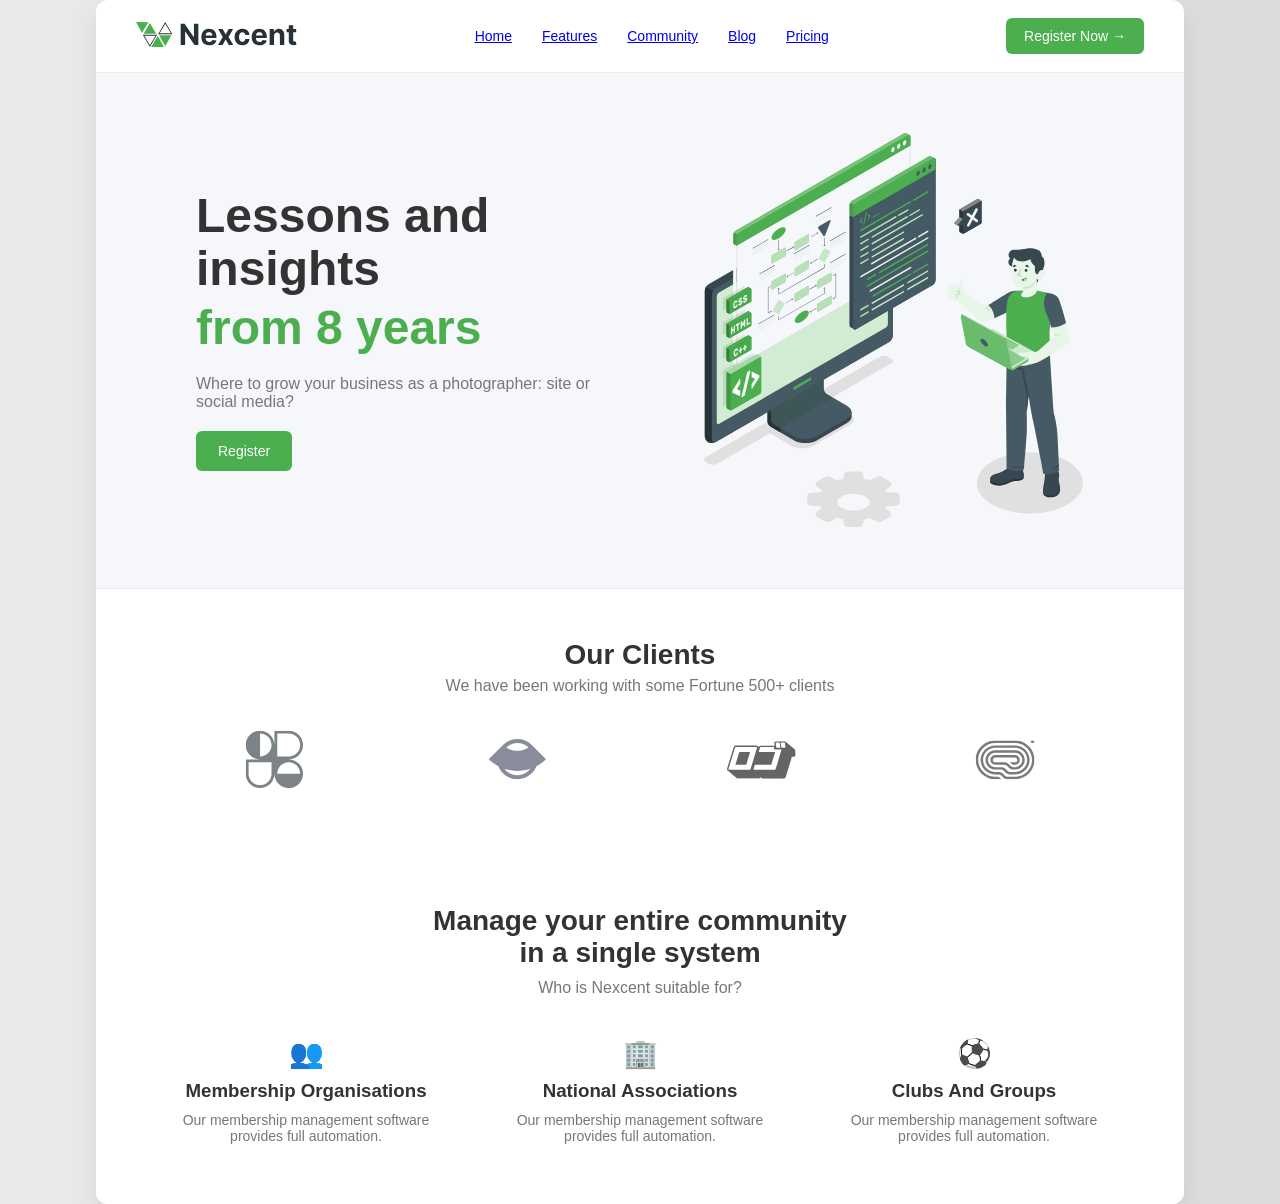
==== index.html @ c04a9237 "Initial commit - landing page with multiple pages" ====
<!DOCTYPE html>
<html lang="en">
<head>
  <meta charset="UTF-8">
  <meta name="viewport" content="width=device-width, initial-scale=1.0">
  <title>Landing Page</title>
  <link rel="stylesheet" href="style.css">
</head>
<body>

<div class="page-bg">
  <div class="main-box">

    <!-- NAVBAR -->
    <div class="navbar">
      <div class="logo">
        <img src="Images/logo.svg" alt="logo">
      </div>

      <ul class="nav-links">
  <li><a href="index.html">Home</a></li>
  <li><a href="featurespg.html">Features</a></li>
  <li><a href="communitypg.html">Community</a></li>
  <li><a href="blog.html">Blog</a></li>
  <li><a href="pricing.html">Pricing</a></li>
</ul>

      <a href="registeration.html" class="nav-btn">Register Now →</a>
    </div>

    <div class="hero">
  <div class="hero-text">
    <h1>
      Lessons and insights
      <span>from 8 years</span>
    </h1>
    <p>Where to grow your business as a photographer: site or social media?</p>
    <a href="registeration.html" class="main-btn">Register</a>
  </div>

  <div class="hero-image">
    <img src="Images/hero-img.svg" alt="illustration">
  </div>
  
</div>
<!--clients-->
    <div class="clients">
      <div class="clients-text">
        <h2>Our Clients</h2>
        <p>We have been working with some Fortune 500+ clients</p>
      </div>

      <div class="client-logos">
        <img src="Images/clientslogos/logo1.svg">
        <img src="Images/clientslogos/logo2.svg">
        <img src="Images/clientslogos/logo3.svg">
        <img src="Images/clientslogos/logo4.svg">
      </div>
    </div>

    <!-- FEATURES -->
    <div class="features">
      <div class="features-text">
        <h2>Manage your entire community<br>in a single system</h2>
        <p>Who is Nexcent suitable for?</p>
      </div>

      <div class="feature-items">

        <div class="feature">
          <div class="icon">👥</div>
          <h3>Membership Organisations</h3>
          <p>Our membership management software provides full automation.</p>
        </div>

        <div class="feature">
          <div class="icon">🏢</div>
          <h3>National Associations</h3>
          <p>Our membership management software provides full automation.</p>
        </div>

        <div class="feature">
          <div class="icon">⚽</div>
          <h3>Clubs And Groups</h3>
          <p>Our membership management software provides full automation.</p>
        </div>

      </div>
    </div>

  </div>
</div>

</body>
</html>
---- style.css ----
* {
  margin: 0;
  padding: 0;
  box-sizing: border-box;
  font-family: sans-serif;
}

/* PAGE BACKGROUND */
.page-bg {
  background: linear-gradient(to right, #eaeaea, #dcdcdc);
  min-height: 100vh;
  display: flex;
  justify-content: center;
  align-items: center;
}

/* MAIN CONTAINER */
.main-box {
  width: 85%;
  max-width: 1100px;
  background: white; /* IMPORTANT */
  border-radius: 12px;
  box-shadow: 0 10px 30px rgba(0,0,0,0.08);
  overflow: hidden;
}

/* NAVBAR */
.navbar {
  display: flex;
  justify-content: space-between;
  align-items: center;
  padding: 18px 40px;
  border-bottom: 1px solid #eee;
}

.logo img {
  height: 25px;
}

.nav-links {
  display: flex;
  list-style: none;
  gap: 30px;
}

.nav-links li {
  cursor: pointer;
  color: #555;
  font-size: 14px;
}

.nav-links li:hover {
  color: #1a641d;
}

.nav-btn,
.main-btn {
  display: inline-block;
  background: #4caf4f;
  color: white;
  padding: 10px 18px;
  border-radius: 6px;
  text-decoration: none; /* removes underline */
  font-size: 14px;
  cursor: pointer;
  transition: 0.3s;
}

.nav-btn:hover,
.main-btn:hover {
  background: #43a047;
}
.hero {
  display: flex;
  justify-content: space-between;
  align-items: center;

  padding: 60px 100px;
  gap: 50px;

  background: #f5f7fa;       /* only hero is grey */
  border-bottom: 1px solid #eee;
}

.hero-text {
  flex: 1;
  max-width: 550px;
}

.hero-text h1 {
  font-size: 48px;
  line-height: 1.1;
  color: #333;
}

.hero-text span {
  display: block;
  color: #4caf4f;
  margin-top: 6px;
}

.hero-text p {
  margin: 20px 0;
  color: #777;
}

.main-btn {
  background: #4caf4f;
  color: #fff;
  border: none;
  padding: 12px 22px;
  border-radius: 6px;
  cursor: pointer;
}

.hero-image {
  flex: 1;
  display: flex;
  justify-content: flex-end;
  align-items: center;
}

.hero-image img {
  width: 380px;
  max-width: 100%;
}
.main-btn:hover{
background-color: #1a641d;
}

/* CLIENTS */
.clients {
  padding: 50px 80px;
  text-align: center;
  background: white;
}

.clients-text {
  margin-bottom: 30px;
}

.clients-text h2 {
  font-size: 28px;
  color: #333;
}

.clients-text p {
  color: #777;
  margin-top: 6px;
}

.client-logos {
  display: flex;
  justify-content: space-between;
  max-width: 800px;
  margin: 0 auto;
}

.client-logos img {
  width: 70px;
  opacity: 0.6;
}

/* FEATURES */
.features {
  padding: 60px 80px;
  text-align: center;
  background: white;
}

.features-text h2 {
  font-size: 28px;
  color: #333;
}

.features-text p {
  margin-top: 10px;
  color: #777;
}

.feature-items {
  display: flex;
  justify-content: space-between;
  margin-top: 40px;
}

.feature {
  max-width: 260px;
}

.icon {
  font-size: 28px;
  margin-bottom: 10px;
}

.feature h3 {
  margin-bottom: 10px;
  color: #333;
}

.feature p {
  color: #777;
  font-size: 14px;
}

/* NAV ACTIVE LINK */
.nav-links a.active {
  color: #4caf4f;
  font-weight: 600;
}

/* FEATURE HERO */
.feature-hero {
  background: #f5f7fa;
  text-align: center;
  padding: 60px 20px;
}

.feature-hero h1 {
  font-size: 36px;
  color: #333;
}

.feature-hero p {
  margin-top: 10px;
  color: #777;
}

/* FEATURE GRID */
.feature-grid {
  display: grid;
  grid-template-columns: repeat(3, 1fr);
  gap: 30px;
  padding: 60px 80px;
}

/* FEATURE BOX */
.feature-box {
  background: white;
  padding: 30px;
  border-radius: 10px;
  text-align: center;
  box-shadow: 0 5px 20px rgba(0,0,0,0.05);
  transition: 0.3s;
}

.feature-box:hover {
  transform: translateY(-5px);
}

.feature-box img {
  width: 50px;
  margin-bottom: 15px;
}

.feature-box h3 {
  margin-bottom: 10px;
  color: #333;
}

.feature-box p {
  color: #777;
  font-size: 14px;
}

/* CTA */
.cta {
  text-align: center;
  padding: 60px;
  background: #4caf4f;
  color: white;
}

.cta h2 {
  margin-bottom: 20px;
}


/* HERO */
.community-hero {
  background: #f5f7fa;
  text-align: center;
  padding: 60px 20px;
}

.community-hero h1 {
  font-size: 36px;
  color: #333;
}

.community-hero p {
  margin-top: 10px;
  color: #777;
}

/* COMMUNITY TYPES */
.community-types {
  display: flex;
  justify-content: space-between;
  padding: 60px 80px;
  gap: 30px;
}

.community-box {
  background: white;
  padding: 30px;
  border-radius: 10px;
  flex: 1;
  box-shadow: 0 5px 20px rgba(0,0,0,0.05);
}

.community-box h3 {
  margin-bottom: 10px;
  color: #333;
}

.community-box p {
  color: #777;
}

/* BENEFITS */
.community-benefits {
  display: flex;
  justify-content: space-between;
  padding: 60px 80px;
  background: #f9f9f9;
  gap: 30px;
}

.benefit {
  flex: 1;
  text-align: center;
}

.benefit h3 {
  margin-bottom: 10px;
}

.benefit p {
  color: #777;
}


/* REGISTER PAGE */
.register-section {
  height: 90vh;
  display: flex;
  justify-content: center;
  align-items: center;
  background: #f5f7fa;
}

/* BOX */
.register-box {
  background: white;
  padding: 40px;
  width: 350px;
  border-radius: 10px;
  text-align: center;
  box-shadow: 0 5px 20px rgba(0,0,0,0.08);
}

.register-box h2 {
  margin-bottom: 10px;
  color: #333;
}

.register-box p {
  margin-bottom: 20px;
  color: #777;
}

/* FORM */
.register-box form {
  display: flex;
  flex-direction: column;
  gap: 15px;
}

/* INPUTS */
.register-box input {
  padding: 12px;
  border: 1px solid #ddd;
  border-radius: 6px;
  font-size: 14px;
}

.register-box input:focus {
  outline: none;
  border-color: #4caf4f;
}

/* BUTTON */
.register-box .main-btn {
  margin-top: 10px;
}
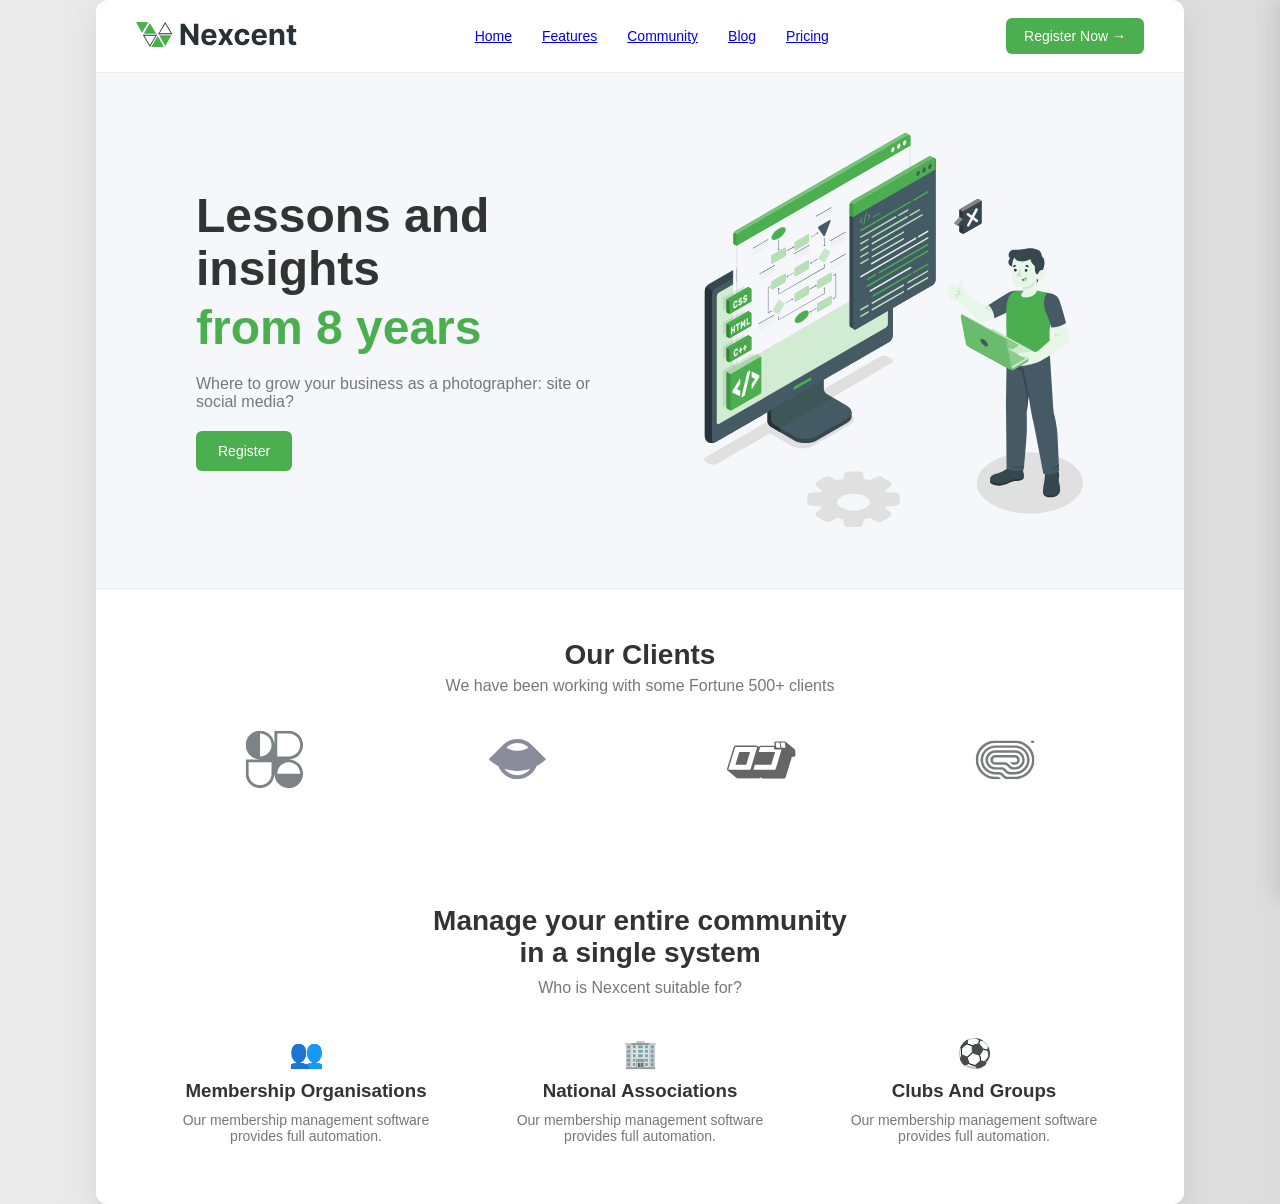
==== commit 17e84011: "updated" ====
--- a/index.html
+++ b/index.html
@@ -11,22 +11,41 @@
 <div class="page-bg">
   <div class="main-box">
 
-    <!-- NAVBAR -->
     <div class="navbar">
-      <div class="logo">
-        <img src="Images/logo.svg" alt="logo">
-      </div>
 
-      <ul class="nav-links">
-  <li><a href="index.html">Home</a></li>
-  <li><a href="featurespg.html">Features</a></li>
-  <li><a href="communitypg.html">Community</a></li>
-  <li><a href="blog.html">Blog</a></li>
-  <li><a href="pricing.html">Pricing</a></li>
-</ul>
+  <div class="logo">
+    <img src="Images/logo.svg" alt="logo">
+  </div>
 
-      <a href="registeration.html" class="nav-btn">Register Now →</a>
-    </div>
+  <!-- HAMBURGER (hidden checkbox) -->
+  <input type="checkbox" id="menu-toggle">
+
+  <label for="menu-toggle" class="menu-icon">
+    ☰
+  </label>
+
+  <!-- SIDEBAR -->
+  <div class="sidebar">
+    <a href="index.html">Home</a>
+    <a href="featurespg.html">Features</a>
+    <a href="communitypg.html">Community</a>
+    <a href="blog.html">Blog</a>
+    <a href="pricing.html">Pricing</a>
+    <a href="registeration.html" class="nav-btn">Register</a>
+  </div>
+
+  <!-- DESKTOP NAV -->
+  <ul class="nav-links">
+    <li><a href="index.html">Home</a></li>
+    <li><a href="featurespg.html">Features</a></li>
+    <li><a href="communitypg.html">Community</a></li>
+    <li><a href="blog.html">Blog</a></li>
+    <li><a href="pricing.html">Pricing</a></li>
+  </ul>
+
+  <a href="registeration.html" class="nav-btn">Register Now →</a>
+
+</div>
 
     <div class="hero">
   <div class="hero-text">
--- a/style.css
+++ b/style.css
@@ -393,4 +393,153 @@
 /* BUTTON */
 .register-box .main-btn {
   margin-top: 10px;
+}
+/* HIDE CHECKBOX */
+#menu-toggle {
+  display: none;
+}
+
+/* HAMBURGER ICON */
+.menu-icon {
+  display: none;
+  font-size: 24px;
+  cursor: pointer;
+}
+
+/* SIDEBAR */
+.sidebar {
+  position: fixed;
+  top: 0;
+  right: -250px; /* hidden */
+  width: 250px;
+  height: 100%;
+  background: white;
+  box-shadow: -5px 0 20px rgba(0,0,0,0.1);
+  padding: 60px 20px;
+  display: flex;
+  flex-direction: column;
+  gap: 20px;
+  transition: 0.3s;
+  z-index: 1000;
+}
+
+.sidebar a {
+  text-decoration: none;
+  color: #333;
+  font-size: 16px;
+}
+
+.sidebar a:hover {
+  color: #4caf4f;
+}
+
+/* TOGGLE SIDEBAR */
+#menu-toggle:checked ~ .sidebar {
+  right: 0;
+}
+
+/* =========================
+   RESPONSIVE (MOBILE)
+========================= */
+
+@media (max-width: 768px) {
+
+  /* MAIN BOX */
+  .main-box {
+    width: 95%;
+  }
+
+  /* NAVBAR */
+  .navbar {
+    flex-direction: column;
+    gap: 15px;
+    padding: 15px;
+  }
+
+  .nav-links {
+    flex-wrap: wrap;
+    justify-content: center;
+    gap: 15px;
+  }
+
+  /* HERO */
+  .hero {
+    flex-direction: column;
+    text-align: center;
+    padding: 40px 20px;
+  }
+
+  .hero-text h1 {
+    font-size: 32px;
+  }
+
+  .hero-text p {
+    font-size: 14px;
+  }
+
+  .hero-image {
+    justify-content: center;
+  }
+
+  .hero-image img {
+    width: 250px;
+    margin-top: 20px;
+  }
+
+  /* CLIENTS */
+  .client-logos {
+    flex-wrap: wrap;
+    justify-content: center;
+    gap: 20px;
+  }
+
+  .client-logos img {
+    width: 60px;
+  }
+
+  /* FEATURES */
+  .feature-items {
+    flex-direction: column;
+    align-items: center;
+    gap: 30px;
+  }
+
+  .feature {
+    max-width: 300px;
+  }
+
+  /* FEATURES PAGE GRID */
+  .feature-grid {
+    grid-template-columns: 1fr;
+    padding: 40px 20px;
+  }
+
+  /* COMMUNITY PAGE */
+  .community-types,
+  .community-benefits {
+    flex-direction: column;
+    padding: 40px 20px;
+  }
+
+  /* REGISTER */
+  .register-box {
+    width: 90%;
+    padding: 25px;
+  }
+    .nav-links {
+    display: none;
+  }
+
+  .nav-btn {
+    display: none;
+  }
+
+  /* SHOW HAMBURGER */
+  .menu-icon {
+    display: block;
+  }
+
+  .navbar {
+    justify-content: space-between;
+  }
 }
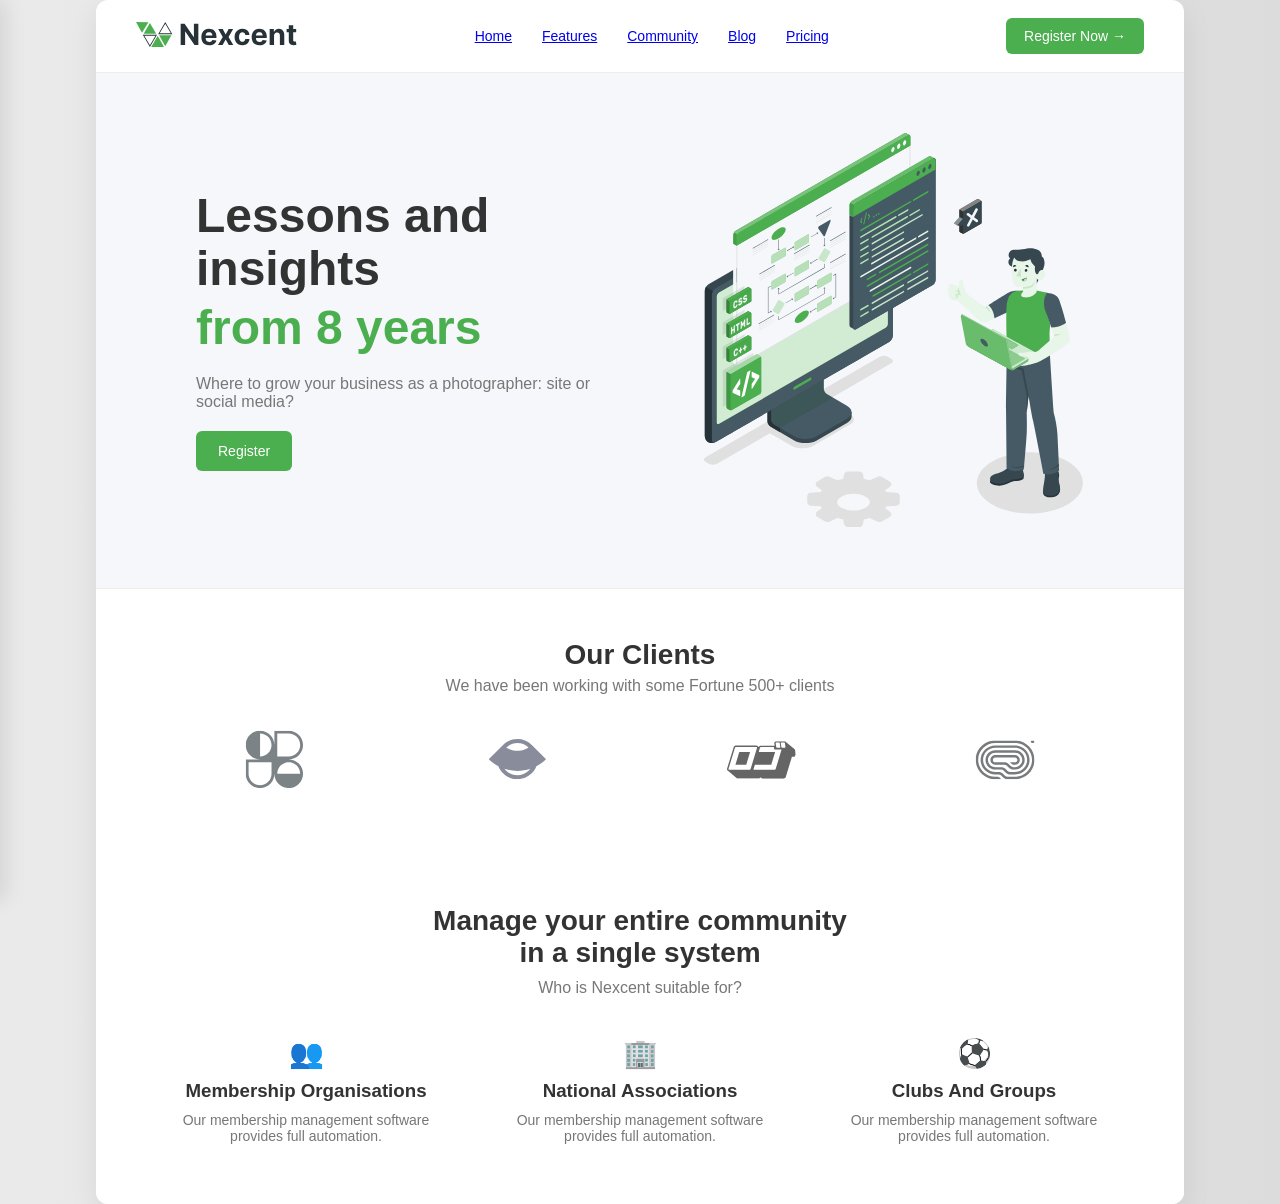
==== commit 4d207388: "updated" ====
--- a/index.html
+++ b/index.html
@@ -13,25 +13,16 @@
 
     <div class="navbar">
 
-  <div class="logo">
-    <img src="Images/logo.svg" alt="logo">
-  </div>
-
-  <!-- HAMBURGER (hidden checkbox) -->
+  <!-- HAMBURGER FIRST -->
   <input type="checkbox" id="menu-toggle">
 
   <label for="menu-toggle" class="menu-icon">
     ☰
   </label>
 
-  <!-- SIDEBAR -->
-  <div class="sidebar">
-    <a href="index.html">Home</a>
-    <a href="featurespg.html">Features</a>
-    <a href="communitypg.html">Community</a>
-    <a href="blog.html">Blog</a>
-    <a href="pricing.html">Pricing</a>
-    <a href="registeration.html" class="nav-btn">Register</a>
+  <!-- LOGO -->
+  <div class="logo">
+    <img src="Images/logo.svg" alt="logo">
   </div>
 
   <!-- DESKTOP NAV -->
@@ -44,6 +35,16 @@
   </ul>
 
   <a href="registeration.html" class="nav-btn">Register Now →</a>
+
+  <!-- SIDEBAR -->
+  <div class="sidebar">
+    <a href="index.html">Home</a>
+    <a href="featurespg.html">Features</a>
+    <a href="communitypg.html">Community</a>
+    <a href="blog.html">Blog</a>
+    <a href="pricing.html">Pricing</a>
+    <a href="registeration.html" class="nav-btn">Register</a>
+  </div>
 
 </div>
 
--- a/style.css
+++ b/style.css
@@ -407,14 +407,15 @@
 }
 
 /* SIDEBAR */
+/* SIDEBAR */
 .sidebar {
   position: fixed;
   top: 0;
-  right: -250px; /* hidden */
+  left: -250px;   /* 👈 change from right to left */
   width: 250px;
   height: 100%;
   background: white;
-  box-shadow: -5px 0 20px rgba(0,0,0,0.1);
+  box-shadow: 5px 0 20px rgba(0,0,0,0.1);
   padding: 60px 20px;
   display: flex;
   flex-direction: column;
@@ -423,6 +424,11 @@
   z-index: 1000;
 }
 
+/* OPEN FROM LEFT */
+#menu-toggle:checked ~ .sidebar {
+  left: 0;
+}
+
 .sidebar a {
   text-decoration: none;
   color: #333;
@@ -433,10 +439,6 @@
   color: #4caf4f;
 }
 
-/* TOGGLE SIDEBAR */
-#menu-toggle:checked ~ .sidebar {
-  right: 0;
-}
 
 /* =========================
    RESPONSIVE (MOBILE)
@@ -526,20 +528,25 @@
     width: 90%;
     padding: 25px;
   }
-    .nav-links {
-    display: none;
-  }
-
+
+
+
+
+  .navbar {
+    flex-direction: row; /* 🔥 force same line */
+    justify-content: flex-start;
+  }
+
+  .menu-icon {
+    display: block;
+  }
+
+  .nav-links,
   .nav-btn {
     display: none;
   }
 
-  /* SHOW HAMBURGER */
-  .menu-icon {
-    display: block;
-  }
-
-  .navbar {
-    justify-content: space-between;
-  }
-}+  .logo img {
+    height: 24px;
+  }
+}
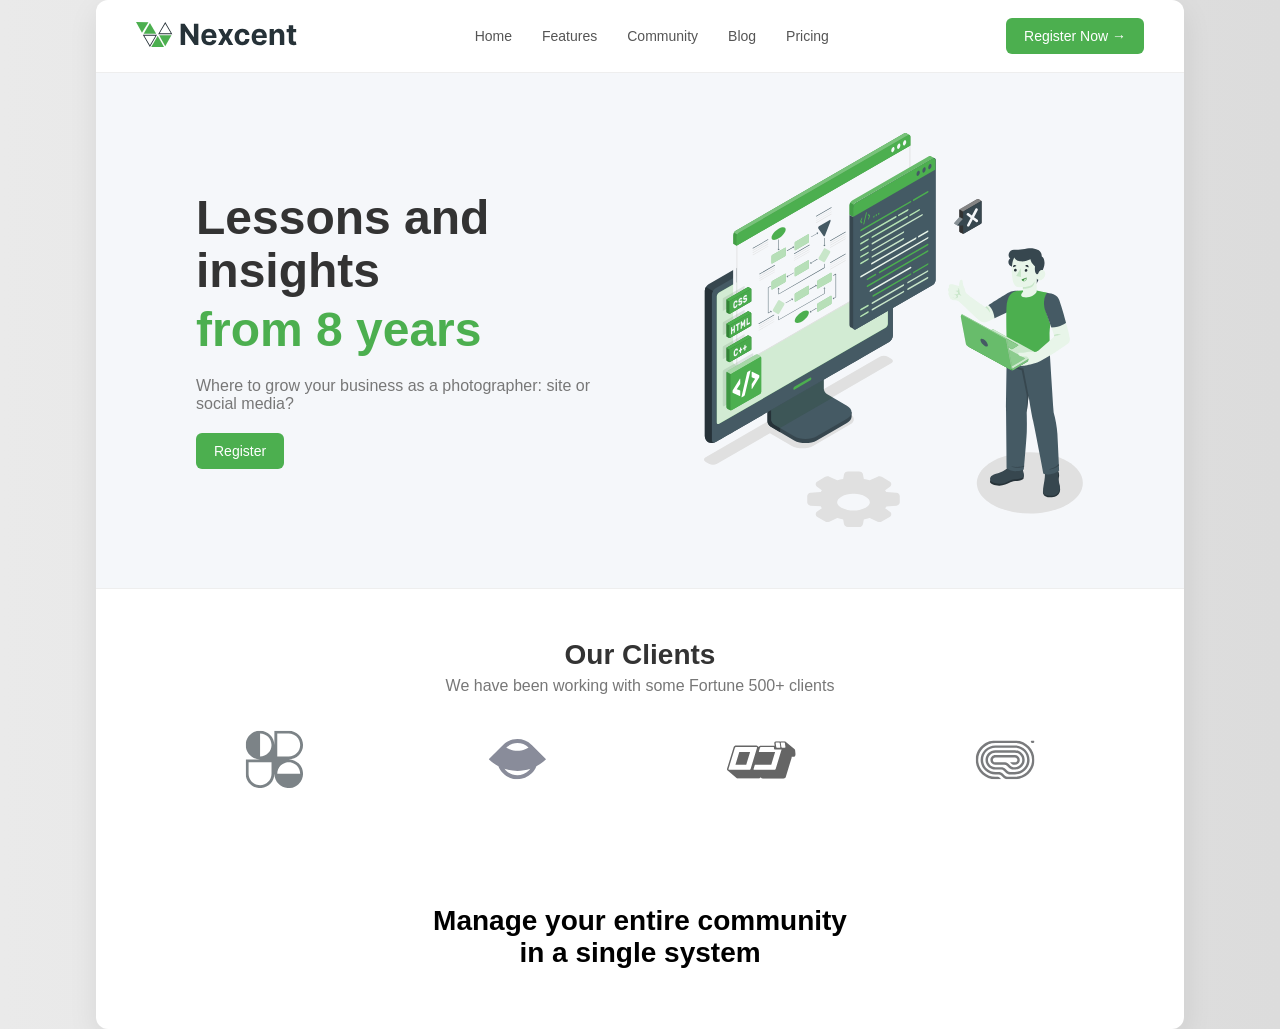
==== commit 18833389: "updated" ====
--- a/index.html
+++ b/index.html
@@ -82,30 +82,10 @@
     <div class="features">
       <div class="features-text">
         <h2>Manage your entire community<br>in a single system</h2>
-        <p>Who is Nexcent suitable for?</p>
+        
       </div>
 
-      <div class="feature-items">
-
-        <div class="feature">
-          <div class="icon">👥</div>
-          <h3>Membership Organisations</h3>
-          <p>Our membership management software provides full automation.</p>
-        </div>
-
-        <div class="feature">
-          <div class="icon">🏢</div>
-          <h3>National Associations</h3>
-          <p>Our membership management software provides full automation.</p>
-        </div>
-
-        <div class="feature">
-          <div class="icon">⚽</div>
-          <h3>Clubs And Groups</h3>
-          <p>Our membership management software provides full automation.</p>
-        </div>
-
-      </div>
+      
     </div>
 
   </div>
--- a/style.css
+++ b/style.css
@@ -18,7 +18,7 @@
 .main-box {
   width: 85%;
   max-width: 1100px;
-  background: white; /* IMPORTANT */
+  background: white;
   border-radius: 12px;
   box-shadow: 0 10px 30px rgba(0,0,0,0.08);
   overflow: hidden;
@@ -33,26 +33,35 @@
   border-bottom: 1px solid #eee;
 }
 
+/* LEFT SIDE FIX */
+.nav-left {
+  display: flex;
+  align-items: center;
+  gap: 10px;
+}
+
 .logo img {
   height: 25px;
 }
 
+/* NAV LINKS */
 .nav-links {
   display: flex;
+  gap: 30px;
   list-style: none;
-  gap: 30px;
-}
-
-.nav-links li {
-  cursor: pointer;
+}
+
+.nav-links a {
+  text-decoration: none;
   color: #555;
   font-size: 14px;
 }
 
-.nav-links li:hover {
-  color: #1a641d;
-}
-
+.nav-links a:hover {
+  color: #4caf4f;
+}
+
+/* BUTTONS */
 .nav-btn,
 .main-btn {
   display: inline-block;
@@ -60,9 +69,8 @@
   color: white;
   padding: 10px 18px;
   border-radius: 6px;
-  text-decoration: none; /* removes underline */
+  text-decoration: none;
   font-size: 14px;
-  cursor: pointer;
   transition: 0.3s;
 }
 
@@ -70,15 +78,15 @@
 .main-btn:hover {
   background: #43a047;
 }
+
+/* HERO */
 .hero {
   display: flex;
   justify-content: space-between;
   align-items: center;
-
   padding: 60px 100px;
   gap: 50px;
-
-  background: #f5f7fa;       /* only hero is grey */
+  background: #f5f7fa;
   border-bottom: 1px solid #eee;
 }
 
@@ -89,8 +97,8 @@
 
 .hero-text h1 {
   font-size: 48px;
+  color: #333;
   line-height: 1.1;
-  color: #333;
 }
 
 .hero-text span {
@@ -104,39 +112,21 @@
   color: #777;
 }
 
-.main-btn {
-  background: #4caf4f;
-  color: #fff;
-  border: none;
-  padding: 12px 22px;
-  border-radius: 6px;
-  cursor: pointer;
-}
-
 .hero-image {
   flex: 1;
   display: flex;
   justify-content: flex-end;
-  align-items: center;
 }
 
 .hero-image img {
   width: 380px;
   max-width: 100%;
 }
-.main-btn:hover{
-background-color: #1a641d;
-}
 
 /* CLIENTS */
 .clients {
   padding: 50px 80px;
   text-align: center;
-  background: white;
-}
-
-.clients-text {
-  margin-bottom: 30px;
 }
 
 .clients-text h2 {
@@ -153,7 +143,7 @@
   display: flex;
   justify-content: space-between;
   max-width: 800px;
-  margin: 0 auto;
+  margin: 30px auto 0;
 }
 
 .client-logos img {
@@ -165,12 +155,10 @@
 .features {
   padding: 60px 80px;
   text-align: center;
-  background: white;
 }
 
 .features-text h2 {
   font-size: 28px;
-  color: #333;
 }
 
 .features-text p {
@@ -195,7 +183,6 @@
 
 .feature h3 {
   margin-bottom: 10px;
-  color: #333;
 }
 
 .feature p {
@@ -203,13 +190,7 @@
   font-size: 14px;
 }
 
-/* NAV ACTIVE LINK */
-.nav-links a.active {
-  color: #4caf4f;
-  font-weight: 600;
-}
-
-/* FEATURE HERO */
+/* FEATURE PAGE */
 .feature-hero {
   background: #f5f7fa;
   text-align: center;
@@ -226,7 +207,6 @@
   color: #777;
 }
 
-/* FEATURE GRID */
 .feature-grid {
   display: grid;
   grid-template-columns: repeat(3, 1fr);
@@ -234,7 +214,6 @@
   padding: 60px 80px;
 }
 
-/* FEATURE BOX */
 .feature-box {
   background: white;
   padding: 30px;
@@ -248,19 +227,12 @@
   transform: translateY(-5px);
 }
 
-.feature-box img {
-  width: 50px;
-  margin-bottom: 15px;
-}
-
 .feature-box h3 {
   margin-bottom: 10px;
-  color: #333;
 }
 
 .feature-box p {
   color: #777;
-  font-size: 14px;
 }
 
 /* CTA */
@@ -275,73 +247,7 @@
   margin-bottom: 20px;
 }
 
-
-/* HERO */
-.community-hero {
-  background: #f5f7fa;
-  text-align: center;
-  padding: 60px 20px;
-}
-
-.community-hero h1 {
-  font-size: 36px;
-  color: #333;
-}
-
-.community-hero p {
-  margin-top: 10px;
-  color: #777;
-}
-
-/* COMMUNITY TYPES */
-.community-types {
-  display: flex;
-  justify-content: space-between;
-  padding: 60px 80px;
-  gap: 30px;
-}
-
-.community-box {
-  background: white;
-  padding: 30px;
-  border-radius: 10px;
-  flex: 1;
-  box-shadow: 0 5px 20px rgba(0,0,0,0.05);
-}
-
-.community-box h3 {
-  margin-bottom: 10px;
-  color: #333;
-}
-
-.community-box p {
-  color: #777;
-}
-
-/* BENEFITS */
-.community-benefits {
-  display: flex;
-  justify-content: space-between;
-  padding: 60px 80px;
-  background: #f9f9f9;
-  gap: 30px;
-}
-
-.benefit {
-  flex: 1;
-  text-align: center;
-}
-
-.benefit h3 {
-  margin-bottom: 10px;
-}
-
-.benefit p {
-  color: #777;
-}
-
-
-/* REGISTER PAGE */
+/* REGISTER */
 .register-section {
   height: 90vh;
   display: flex;
@@ -350,7 +256,6 @@
   background: #f5f7fa;
 }
 
-/* BOX */
 .register-box {
   background: white;
   padding: 40px;
@@ -360,62 +265,30 @@
   box-shadow: 0 5px 20px rgba(0,0,0,0.08);
 }
 
-.register-box h2 {
-  margin-bottom: 10px;
-  color: #333;
-}
-
-.register-box p {
-  margin-bottom: 20px;
-  color: #777;
-}
-
-/* FORM */
-.register-box form {
-  display: flex;
-  flex-direction: column;
-  gap: 15px;
-}
-
-/* INPUTS */
 .register-box input {
   padding: 12px;
   border: 1px solid #ddd;
   border-radius: 6px;
-  font-size: 14px;
-}
-
-.register-box input:focus {
-  outline: none;
-  border-color: #4caf4f;
-}
-
-/* BUTTON */
-.register-box .main-btn {
-  margin-top: 10px;
-}
-/* HIDE CHECKBOX */
+}
+
+/* SIDEBAR */
 #menu-toggle {
   display: none;
 }
 
-/* HAMBURGER ICON */
 .menu-icon {
   display: none;
   font-size: 24px;
   cursor: pointer;
 }
 
-/* SIDEBAR */
-/* SIDEBAR */
 .sidebar {
   position: fixed;
   top: 0;
-  left: -250px;   /* 👈 change from right to left */
+  left: -250px;
   width: 250px;
   height: 100%;
   background: white;
-  box-shadow: 5px 0 20px rgba(0,0,0,0.1);
   padding: 60px 20px;
   display: flex;
   flex-direction: column;
@@ -424,129 +297,185 @@
   z-index: 1000;
 }
 
-/* OPEN FROM LEFT */
-#menu-toggle:checked ~ .sidebar {
-  left: 0;
-}
-
 .sidebar a {
   text-decoration: none;
   color: #333;
-  font-size: 16px;
 }
 
 .sidebar a:hover {
   color: #4caf4f;
 }
 
-
+/* OPEN SIDEBAR */
+#menu-toggle:checked ~ .sidebar {
+  left: 0;
+}
 /* =========================
-   RESPONSIVE (MOBILE)
+   COMMUNITY PAGE FIX
 ========================= */
 
+.community-hero {
+  background: #f5f7fa;
+  text-align: center;
+  padding: 60px 20px;
+}
+
+.community-hero h1 {
+  font-size: 36px;
+  color: #333;
+}
+
+.community-hero p {
+  margin-top: 10px;
+  color: #777;
+}
+
+.community-types {
+  display: flex;
+  justify-content: space-between;
+  padding: 60px 80px;
+  gap: 30px;
+}
+
+.community-box {
+  background: white;
+  padding: 30px;
+  border-radius: 10px;
+  text-align: center;
+  box-shadow: 0 5px 20px rgba(0,0,0,0.05);
+  max-width: 300px;
+}
+
+.community-benefits {
+  display: flex;
+  justify-content: space-between;
+  padding: 40px 80px;
+  text-align: center;
+}
+
+.benefit {
+  max-width: 250px;
+}
+
+.benefit p {
+  color: #777;
+  margin-top: 5px;
+}
+.register-box input {
+  width: 100%;
+}
+
+
+/* =========================
+   MOBILE
+========================= */
+
 @media (max-width: 768px) {
 
-  /* MAIN BOX */
-  .main-box {
-    width: 95%;
+  /* FIX FEATURES PAGE GRID PROPERLY */
+  .feature-grid {
+    display: grid !important;
+    grid-template-columns: 1fr !important; /* 🔥 ONE COLUMN */
+    gap: 20px;
+    padding: 30px 20px;
   }
 
-  /* NAVBAR */
-  .navbar {
-    flex-direction: column;
-    gap: 15px;
-    padding: 15px;
+  .feature-box {
+    width: 100% !important;
+    max-width: 100% !important;
   }
 
-  .nav-links {
-    flex-wrap: wrap;
-    justify-content: center;
-    gap: 15px;
+
+
+  .feature {
+    width: 100% !important;
+    max-width: 100% !important;
+    margin-bottom: 20px !important;
   }
 
-  /* HERO */
-  .hero {
-    flex-direction: column;
-    text-align: center;
-    padding: 40px 20px;
-  }
-
-  .hero-text h1 {
-    font-size: 32px;
-  }
-
-  .hero-text p {
-    font-size: 14px;
-  }
-
-  .hero-image {
-    justify-content: center;
-  }
-
-  .hero-image img {
-    width: 250px;
-    margin-top: 20px;
-  }
-
-  /* CLIENTS */
-  .client-logos {
-    flex-wrap: wrap;
-    justify-content: center;
-    gap: 20px;
-  }
-
-  .client-logos img {
-    width: 60px;
-  }
-
-  /* FEATURES */
-  .feature-items {
-    flex-direction: column;
-    align-items: center;
-    gap: 30px;
-  }
-
-  .feature {
-    max-width: 300px;
-  }
-
-  /* FEATURES PAGE GRID */
-  .feature-grid {
-    grid-template-columns: 1fr;
-    padding: 40px 20px;
-  }
-
-  /* COMMUNITY PAGE */
-  .community-types,
-  .community-benefits {
-    flex-direction: column;
-    padding: 40px 20px;
-  }
-
-  /* REGISTER */
-  .register-box {
-    width: 90%;
-    padding: 25px;
-  }
-
-
-
-
-  .navbar {
-    flex-direction: row; /* 🔥 force same line */
-    justify-content: flex-start;
-  }
-
-  .menu-icon {
-    display: block;
-  }
-
-  .nav-links,
-  .nav-btn {
-    display: none;
-  }
-
-  .logo img {
-    height: 24px;
-  }
-}
+.nav-links {
+  display: none !important;
+}
+
+.menu-icon {
+  display: block;
+}
+
+.navbar {
+  padding: 12px 16px;
+}
+
+/* prevent overflow */
+.navbar {
+  flex-wrap: nowrap;
+}
+
+/* ===== FIX LOGO + BUTTON ALIGNMENT ===== */
+
+.nav-left {
+  gap: 6px;
+}
+
+.logo img {
+  height: 22px;
+}
+
+.nav-btn {
+  font-size: 12px;
+  padding: 6px 10px;
+  white-space: nowrap;
+}
+
+/* ===== FIX COMMUNITY STACKING ===== */
+
+/* FIX COMMUNITY CARDS PROPERLY */
+/* STACK ALL COMMUNITY CARDS */
+.community-types {
+  display: flex !important;
+  flex-direction: column !important;
+  align-items: center !important;
+  gap: 25px;
+  padding: 40px 20px;
+}
+
+/* MAKE EACH LOOK LIKE CARD (LIKE CLUBS) */
+.community-box {
+  width: 100%;
+  max-width: 320px;
+  background: white;
+  padding: 25px;
+  border-radius: 12px;
+  text-align: center;
+  box-shadow: 0 5px 20px rgba(0,0,0,0.05);
+}
+/* STACK BENEFITS */
+.community-benefits {
+  display: flex !important;
+  flex-direction: column !important;
+  align-items: center;
+  gap: 25px;
+  padding: 40px 20px;
+}
+
+/* MAKE BENEFITS LOOK LIKE CARDS */
+.benefit {
+  width: 100%;
+  max-width: 320px;
+  background: white;
+  padding: 25px;
+  border-radius: 12px;
+  text-align: center;
+  box-shadow: 0 5px 20px rgba(0,0,0,0.05);
+}
+
+/* ===== SMALL HERO FIX (NOT REDESIGN) ===== */
+
+.hero {
+  flex-direction: column;
+  text-align: center;
+}
+
+.hero-image img {
+  width: 220px;
+}
+}
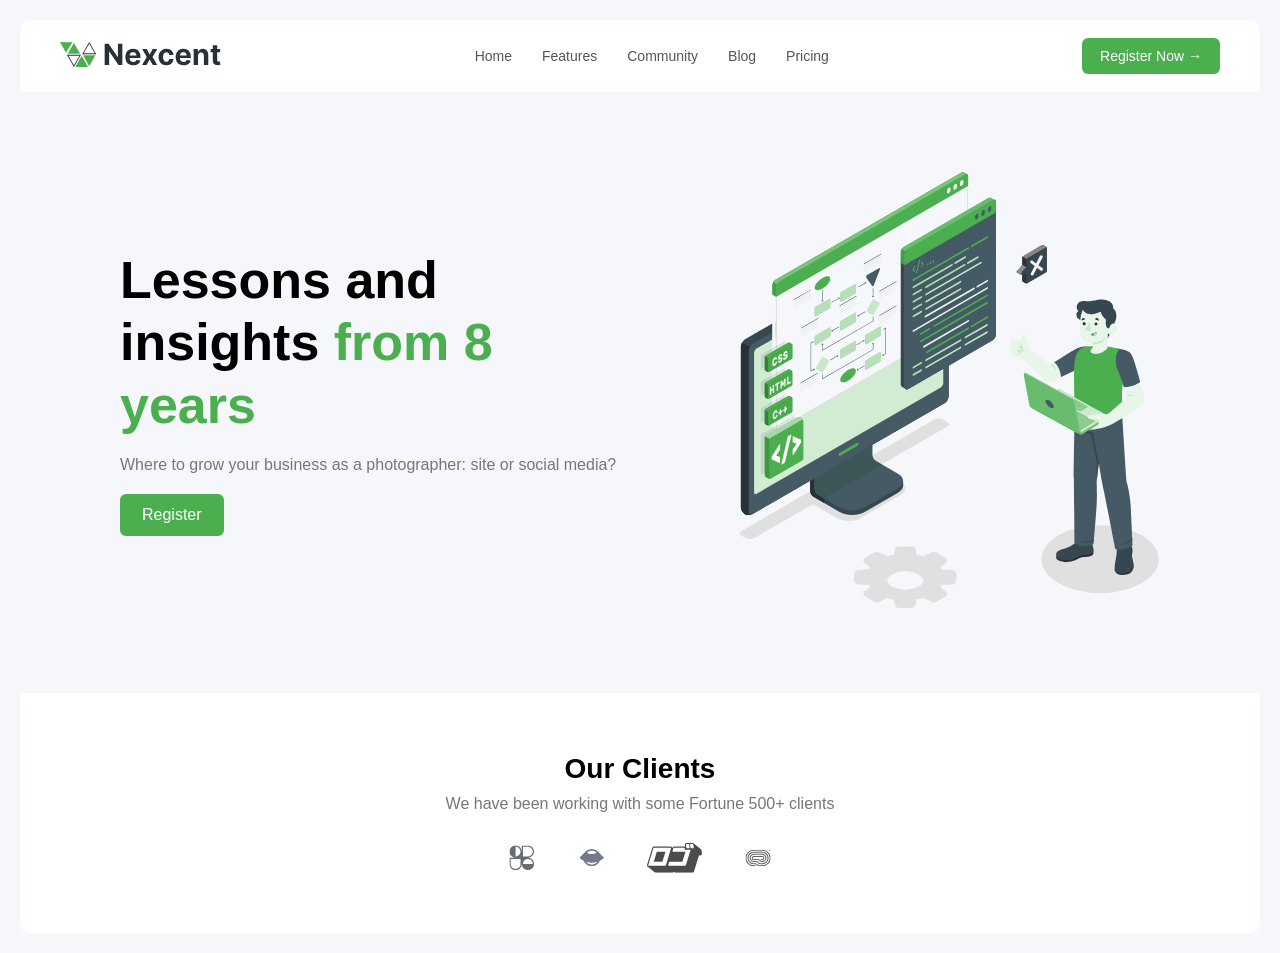
==== commit 7b09cf54: "updated" ====
--- a/index.html
+++ b/index.html
@@ -78,16 +78,7 @@
       </div>
     </div>
 
-    <!-- FEATURES -->
-    <div class="features">
-      <div class="features-text">
-        <h2>Manage your entire community<br>in a single system</h2>
-        
-      </div>
-
-      
-    </div>
-
+    
   </div>
 </div>
 
--- a/style.css
+++ b/style.css
@@ -2,42 +2,29 @@
   margin: 0;
   padding: 0;
   box-sizing: border-box;
-  font-family: sans-serif;
-}
-
-/* PAGE BACKGROUND */
+  font-family: 'Segoe UI', sans-serif;
+}
+
+/* ===== MAIN CONTAINER ===== */
+
 .page-bg {
-  background: linear-gradient(to right, #eaeaea, #dcdcdc);
-  min-height: 100vh;
-  display: flex;
-  justify-content: center;
+  background: #f5f7fa;
+  padding: 20px;
+}
+
+.main-box {
+  background: white;
+  border-radius: 10px;
+  overflow: hidden;
+}
+
+/* ===== NAVBAR ===== */
+
+.navbar {
+  display: flex;
   align-items: center;
-}
-
-/* MAIN CONTAINER */
-.main-box {
-  width: 85%;
-  max-width: 1100px;
-  background: white;
-  border-radius: 12px;
-  box-shadow: 0 10px 30px rgba(0,0,0,0.08);
-  overflow: hidden;
-}
-
-/* NAVBAR */
-.navbar {
-  display: flex;
-  justify-content: space-between;
-  align-items: center;
+  justify-content: space-between;
   padding: 18px 40px;
-  border-bottom: 1px solid #eee;
-}
-
-/* LEFT SIDE FIX */
-.nav-left {
-  display: flex;
-  align-items: center;
-  gap: 10px;
 }
 
 .logo img {
@@ -47,8 +34,8 @@
 /* NAV LINKS */
 .nav-links {
   display: flex;
+  list-style: none;
   gap: 30px;
-  list-style: none;
 }
 
 .nav-links a {
@@ -57,54 +44,75 @@
   font-size: 14px;
 }
 
-.nav-links a:hover {
-  color: #4caf4f;
-}
-
-/* BUTTONS */
-.nav-btn,
-.main-btn {
-  display: inline-block;
+/* BUTTON */
+.nav-btn {
   background: #4caf4f;
   color: white;
   padding: 10px 18px;
   border-radius: 6px;
   text-decoration: none;
   font-size: 14px;
+}
+
+/* ===== SIDEBAR ===== */
+
+#menu-toggle {
+  display: none;
+}
+
+.menu-icon {
+  display: none;
+  font-size: 22px;
+  cursor: pointer;
+}
+
+.sidebar {
+  position: fixed;
+  top: 0;
+  left: -260px;
+  width: 260px;
+  height: 100%;
+  background: white;
+  padding: 80px 20px;
+  display: flex;
+  flex-direction: column;
+  gap: 20px;
   transition: 0.3s;
-}
-
-.nav-btn:hover,
-.main-btn:hover {
-  background: #43a047;
-}
-
-/* HERO */
+  z-index: 999;
+}
+
+.sidebar a {
+  text-decoration: none;
+  color: #333;
+  font-size: 16px;
+}
+
+#menu-toggle:checked ~ .sidebar {
+  left: 0;
+}
+
+/* ===== HERO ===== */
+
 .hero {
   display: flex;
-  justify-content: space-between;
   align-items: center;
-  padding: 60px 100px;
-  gap: 50px;
+  justify-content: space-between;
+  padding: 80px 100px;
   background: #f5f7fa;
-  border-bottom: 1px solid #eee;
 }
 
 .hero-text {
-  flex: 1;
-  max-width: 550px;
+  max-width: 500px;
 }
 
 .hero-text h1 {
-  font-size: 48px;
-  color: #333;
-  line-height: 1.1;
+  font-size: 52px;
+  font-weight: 700;
+  line-height: 1.2;
 }
 
 .hero-text span {
-  display: block;
   color: #4caf4f;
-  margin-top: 6px;
 }
 
 .hero-text p {
@@ -112,48 +120,52 @@
   color: #777;
 }
 
-.hero-image {
-  flex: 1;
-  display: flex;
-  justify-content: flex-end;
-}
-
+.main-btn {
+  display: inline-block;
+  background: #4caf4f;
+  color: white;
+  padding: 12px 22px;
+  border-radius: 6px;
+  text-decoration: none;
+}
+
+/* IMAGE */
 .hero-image img {
-  width: 380px;
-  max-width: 100%;
-}
-
-/* CLIENTS */
+  width: 420px;
+}
+
+/* ===== CLIENTS ===== */
+
 .clients {
-  padding: 50px 80px;
   text-align: center;
-}
-
-.clients-text h2 {
+  padding: 60px 100px;
+}
+
+.clients h2 {
   font-size: 28px;
-  color: #333;
-}
-
-.clients-text p {
-  color: #777;
-  margin-top: 6px;
+  margin-bottom: 10px;
+}
+
+.clients p {
+  color: #777;
+  margin-bottom: 30px;
 }
 
 .client-logos {
   display: flex;
-  justify-content: space-between;
-  max-width: 800px;
-  margin: 30px auto 0;
+  justify-content: center;
+  gap: 40px;
 }
 
 .client-logos img {
-  width: 70px;
-  opacity: 0.6;
-}
-
-/* FEATURES */
+  height: 30px;
+  opacity: 0.7;
+}
+
+/* ===== FEATURES ===== */
+
 .features {
-  padding: 60px 80px;
+  padding: 80px 100px;
   text-align: center;
 }
 
@@ -162,320 +174,185 @@
 }
 
 .features-text p {
+  color: #777;
   margin-top: 10px;
-  color: #777;
-}
-
+}
+
+/* CARDS */
 .feature-items {
   display: flex;
   justify-content: space-between;
   margin-top: 40px;
+  gap: 20px;
 }
 
 .feature {
-  max-width: 260px;
-}
-
-.icon {
-  font-size: 28px;
-  margin-bottom: 10px;
-}
-
-.feature h3 {
-  margin-bottom: 10px;
-}
-
-.feature p {
-  color: #777;
-  font-size: 14px;
-}
-
-/* FEATURE PAGE */
-.feature-hero {
-  background: #f5f7fa;
-  text-align: center;
-  padding: 60px 20px;
-}
-
-.feature-hero h1 {
-  font-size: 36px;
-  color: #333;
-}
-
-.feature-hero p {
-  margin-top: 10px;
-  color: #777;
-}
-
-.feature-grid {
-  display: grid;
-  grid-template-columns: repeat(3, 1fr);
-  gap: 30px;
-  padding: 60px 80px;
-}
-
-.feature-box {
   background: white;
   padding: 30px;
   border-radius: 10px;
-  text-align: center;
+  width: 30%;
   box-shadow: 0 5px 20px rgba(0,0,0,0.05);
-  transition: 0.3s;
-}
-
-.feature-box:hover {
-  transform: translateY(-5px);
-}
-
-.feature-box h3 {
-  margin-bottom: 10px;
-}
-
-.feature-box p {
-  color: #777;
-}
-
-/* CTA */
-.cta {
-  text-align: center;
-  padding: 60px;
-  background: #4caf4f;
-  color: white;
-}
-
-.cta h2 {
+}
+
+.feature h3 {
+  margin: 10px 0;
+}
+
+.feature p {
+  color: #777;
+  font-size: 14px;
+}
+
+/* ===== FEATURE ROW ===== */
+
+.feature-row {
+  display: flex;
+  align-items: center;
+  justify-content: space-between;
+  padding: 80px 100px;
+  gap: 50px;
+}
+
+.feature-img img {
+  width: 400px;
+}
+
+.feature-text {
+  max-width: 500px;
+}
+
+.feature-text h2 {
+  font-size: 28px;
+  margin-bottom: 15px;
+}
+
+.feature-text p {
+  color: #777;
   margin-bottom: 20px;
 }
-
-/* REGISTER */
-.register-section {
-  height: 90vh;
-  display: flex;
-  justify-content: center;
+.feature .main-btn:hover{
+ background-color: #155417;
+}
+
+/* ===== COMMUNITY STATS ===== */
+
+.community-stats {
+  display: flex;
+  justify-content: space-between;
   align-items: center;
+  padding: 80px 100px;
   background: #f5f7fa;
 }
 
-.register-box {
-  background: white;
-  padding: 40px;
-  width: 350px;
-  border-radius: 10px;
-  text-align: center;
-  box-shadow: 0 5px 20px rgba(0,0,0,0.08);
-}
-
-.register-box input {
-  padding: 12px;
-  border: 1px solid #ddd;
-  border-radius: 6px;
-}
-
-/* SIDEBAR */
-#menu-toggle {
-  display: none;
-}
-
-.menu-icon {
-  display: none;
-  font-size: 24px;
-  cursor: pointer;
-}
-
-.sidebar {
-  position: fixed;
-  top: 0;
-  left: -250px;
-  width: 250px;
-  height: 100%;
-  background: white;
-  padding: 60px 20px;
-  display: flex;
-  flex-direction: column;
-  gap: 20px;
-  transition: 0.3s;
-  z-index: 1000;
-}
-
-.sidebar a {
-  text-decoration: none;
-  color: #333;
-}
-
-.sidebar a:hover {
+.stats-left h2 {
+  font-size: 28px;
+}
+
+.stats-left span {
   color: #4caf4f;
 }
 
-/* OPEN SIDEBAR */
-#menu-toggle:checked ~ .sidebar {
-  left: 0;
-}
-/* =========================
-   COMMUNITY PAGE FIX
-========================= */
-
-.community-hero {
-  background: #f5f7fa;
-  text-align: center;
-  padding: 60px 20px;
-}
-
-.community-hero h1 {
-  font-size: 36px;
-  color: #333;
-}
-
-.community-hero p {
+.stats-left p {
+  color: #777;
   margin-top: 10px;
-  color: #777;
-}
-
-.community-types {
-  display: flex;
-  justify-content: space-between;
-  padding: 60px 80px;
+}
+
+.stats-right {
+  display: grid;
+  grid-template-columns: repeat(2, 1fr);
   gap: 30px;
 }
 
-.community-box {
-  background: white;
-  padding: 30px;
-  border-radius: 10px;
-  text-align: center;
-  box-shadow: 0 5px 20px rgba(0,0,0,0.05);
-  max-width: 300px;
-}
-
-.community-benefits {
-  display: flex;
-  justify-content: space-between;
-  padding: 40px 80px;
-  text-align: center;
-}
-
-.benefit {
-  max-width: 250px;
-}
-
-.benefit p {
-  color: #777;
-  margin-top: 5px;
-}
-.register-box input {
-  width: 100%;
-}
-
-
-/* =========================
-   MOBILE
-========================= */
+.stat-box h3 {
+  font-size: 18px;
+}
+
+.stat-box p {
+  color: #777;
+  font-size: 14px;
+}
+
+
+/* ===== MOBILE ===== */
 
 @media (max-width: 768px) {
 
-  /* FIX FEATURES PAGE GRID PROPERLY */
-  .feature-grid {
-    display: grid !important;
-    grid-template-columns: 1fr !important; /* 🔥 ONE COLUMN */
+  /* NAV */
+  .menu-icon {
+    display: block;
+  }
+
+  .nav-links {
+    display: none;
+  }
+
+  .navbar {
+    padding: 12px 16px;
+  }
+
+  .logo img {
+    height: 22px;
+  }
+
+  .nav-btn {
+    font-size: 12px;
+    padding: 6px 10px;
+  }
+
+  /* HERO */
+  .hero {
+    flex-direction: column;
+    text-align: center;
+    padding: 40px 20px;
+  }
+
+  .hero-text h1 {
+    font-size: 30px;
+  }
+
+  .hero-image img {
+    width: 240px;
+    margin-top: 20px;
+  }
+
+  /* CLIENTS */
+  .clients {
+    padding: 40px 20px;
+  }
+
+  .client-logos {
+    flex-wrap: wrap;
     gap: 20px;
-    padding: 30px 20px;
-  }
-
-  .feature-box {
-    width: 100% !important;
-    max-width: 100% !important;
-  }
-
-
+  }
+
+  /* FEATURES */
+  .feature-items {
+    flex-direction: column;
+  }
 
   .feature {
-    width: 100% !important;
-    max-width: 100% !important;
-    margin-bottom: 20px !important;
-  }
-
-.nav-links {
-  display: none !important;
-}
-
-.menu-icon {
-  display: block;
-}
-
-.navbar {
-  padding: 12px 16px;
-}
-
-/* prevent overflow */
-.navbar {
-  flex-wrap: nowrap;
-}
-
-/* ===== FIX LOGO + BUTTON ALIGNMENT ===== */
-
-.nav-left {
-  gap: 6px;
-}
-
-.logo img {
-  height: 22px;
-}
-
-.nav-btn {
-  font-size: 12px;
-  padding: 6px 10px;
-  white-space: nowrap;
-}
-
-/* ===== FIX COMMUNITY STACKING ===== */
-
-/* FIX COMMUNITY CARDS PROPERLY */
-/* STACK ALL COMMUNITY CARDS */
-.community-types {
-  display: flex !important;
-  flex-direction: column !important;
-  align-items: center !important;
-  gap: 25px;
-  padding: 40px 20px;
-}
-
-/* MAKE EACH LOOK LIKE CARD (LIKE CLUBS) */
-.community-box {
-  width: 100%;
-  max-width: 320px;
-  background: white;
-  padding: 25px;
-  border-radius: 12px;
-  text-align: center;
-  box-shadow: 0 5px 20px rgba(0,0,0,0.05);
-}
-/* STACK BENEFITS */
-.community-benefits {
-  display: flex !important;
-  flex-direction: column !important;
-  align-items: center;
-  gap: 25px;
-  padding: 40px 20px;
-}
-
-/* MAKE BENEFITS LOOK LIKE CARDS */
-.benefit {
-  width: 100%;
-  max-width: 320px;
-  background: white;
-  padding: 25px;
-  border-radius: 12px;
-  text-align: center;
-  box-shadow: 0 5px 20px rgba(0,0,0,0.05);
-}
-
-/* ===== SMALL HERO FIX (NOT REDESIGN) ===== */
-
-.hero {
-  flex-direction: column;
-  text-align: center;
-}
-
-.hero-image img {
-  width: 220px;
-}
+    width: 100%;
+  }
+
+  /* FEATURE ROW */
+  .feature-row {
+    flex-direction: column;
+    text-align: center;
+    padding: 40px 20px;
+  }
+
+  .feature-img img {
+    width: 250px;
+  }
+
+  .community-stats {
+    flex-direction: column;
+    text-align: center;
+    padding: 40px 20px;
+  }
+
+  .stats-right {
+    grid-template-columns: 1fr;
+    margin-top: 30px;
+  }
 }
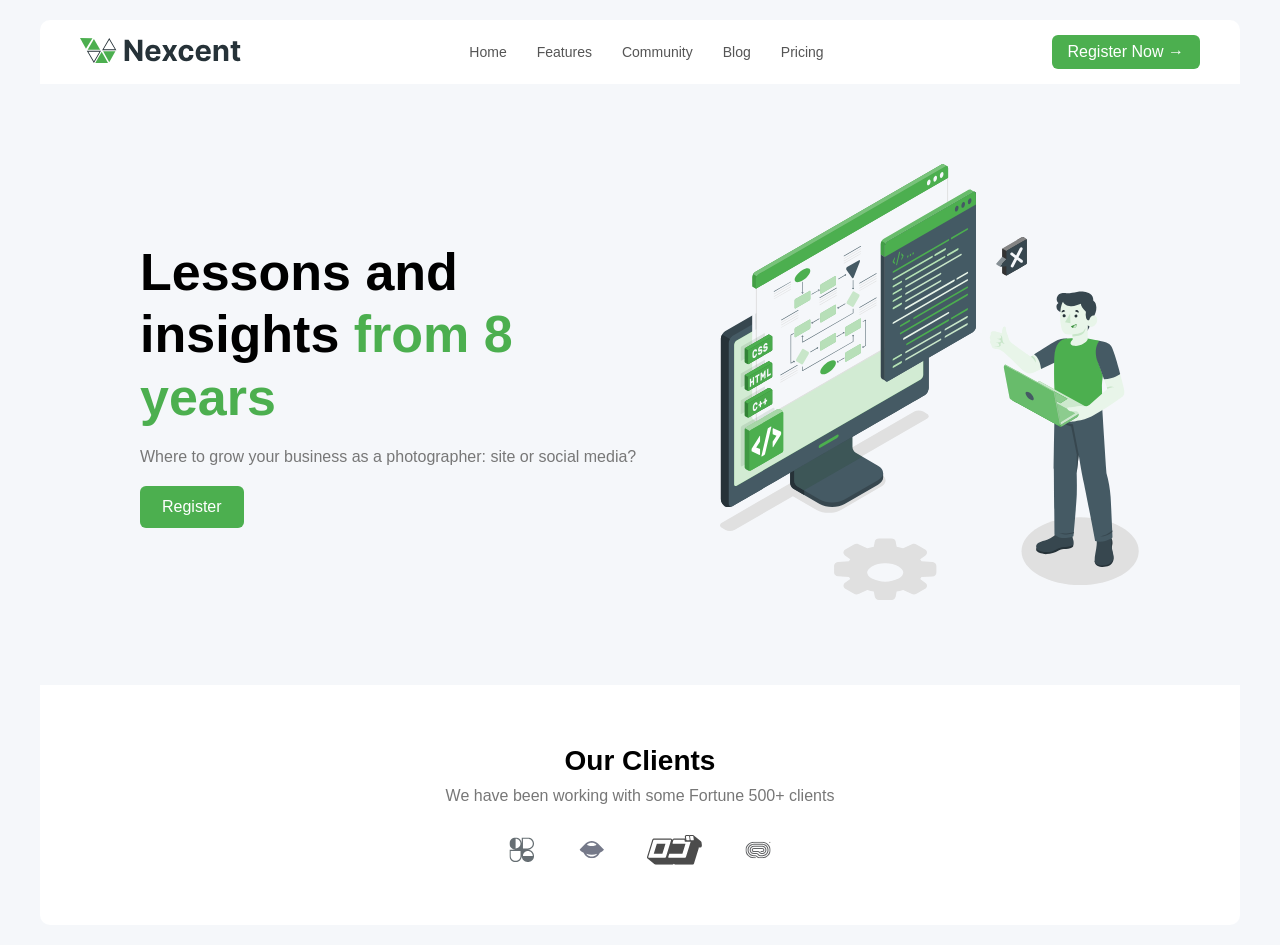
==== commit 1d0655a5: "updated" ====
--- a/index.html
+++ b/index.html
@@ -16,14 +16,13 @@
   <!-- HAMBURGER FIRST -->
   <input type="checkbox" id="menu-toggle">
 
-  <label for="menu-toggle" class="menu-icon">
-    ☰
-  </label>
+  <div class="nav-left">
+  <label for="menu-toggle" class="menu-icon">☰</label>
 
-  <!-- LOGO -->
   <div class="logo">
-    <img src="Images/logo.svg" alt="logo">
+    <img src="Images/logo.svg">
   </div>
+</div>
 
   <!-- DESKTOP NAV -->
   <ul class="nav-links">
--- a/style.css
+++ b/style.css
@@ -13,9 +13,10 @@
 }
 
 .main-box {
+  max-width: 1200px;
+  margin: auto;
+  border-radius: 10px;
   background: white;
-  border-radius: 10px;
-  overflow: hidden;
 }
 
 /* ===== NAVBAR ===== */
@@ -24,9 +25,14 @@
   display: flex;
   align-items: center;
   justify-content: space-between;
-  padding: 18px 40px;
-}
-
+  padding: 15px 40px;
+  width: 100%;
+}
+.nav-left {
+  display: flex;
+  align-items: center;
+  gap: 10px;
+}
 .logo img {
   height: 25px;
 }
@@ -34,10 +40,9 @@
 /* NAV LINKS */
 .nav-links {
   display: flex;
+  gap: 30px;
   list-style: none;
-  gap: 30px;
-}
-
+}
 .nav-links a {
   text-decoration: none;
   color: #555;
@@ -48,10 +53,12 @@
 .nav-btn {
   background: #4caf4f;
   color: white;
-  padding: 10px 18px;
+  padding: 8px 16px;
   border-radius: 6px;
   text-decoration: none;
-  font-size: 14px;
+}
+.nav-btn:hover{
+  background-color: #155417;
 }
 
 /* ===== SIDEBAR ===== */
@@ -272,22 +279,282 @@
   font-size: 14px;
 }
 
+/* ===== REGISTER PAGE ===== */
+
+.register-section {
+  display: flex;
+  justify-content: center;
+  align-items: center;
+  padding: 80px 20px;
+  background: #f5f7fa;
+}
+
+/* FORM BOX */
+.register-box {
+  background: white;
+  padding: 40px;
+  width: 100%;
+  max-width: 400px;
+  border-radius: 10px;
+  box-shadow: 0 5px 20px rgba(0,0,0,0.05);
+  text-align: center;
+}
+
+.register-box h2 {
+  font-size: 26px;
+  margin-bottom: 5px;
+}
+
+/* INPUTS */
+.register-box input {
+  width: 100%;
+  padding: 12px;
+  border: 1px solid #ddd;
+  border-radius: 6px;
+  font-size: 14px;
+  outline: none;
+  transition: 0.2s;
+}
+
+.register-box input:focus {
+  border-color: #4caf4f;
+  box-shadow: 0 0 0 2px rgba(76, 175, 79, 0.1);
+}
+
+/* BUTTON */
+.register-box .main-btn {
+  margin-top: 10px;
+  cursor: pointer;
+  border: none;
+}
+
+/* ===== TESTIMONIAL ===== */
+
+.testimonial {
+  display: flex;
+  align-items: center;
+  justify-content: center; 
+  gap: 50px;
+  padding: 80px 100px;
+  background: #f5f7fa;
+}
+
+.test-img img {
+  width: 220px;
+  border-radius: 10px;
+}
+
+.test-text {
+  text-align: center; 
+  max-width: 600px;
+  margin: auto;
+}
+
+.test-text h4 {
+  color: #4caf4f;
+}
+
+.test-text span {
+  font-size: 14px;
+  color: #999;
+}
+
+.test-logos {
+  display: flex;
+  justify-content: center; 
+  gap: 20px;
+  margin: 15px 0;
+}
+
+.test-logos img {
+  height: 25px;
+}
+
+.meet-link {
+  display: inline-block;
+  margin-top: 10px;
+  color: #4caf4f;
+}
+
+/* ===== BLOG ===== */
+
+.blog-section {
+  padding: 80px 100px;
+  text-align: center;
+}
+
+.blog-section h2 {
+  font-size: 28px;
+}
+
+.blog-section p {
+  color: #777;
+  margin: 10px 0 40px;
+}
+
+.blog-cards {
+  display: flex;
+  justify-content: space-between;
+  gap: 20px;
+}
+
+.blog-card {
+  background: white;
+  border-radius: 10px;
+  overflow: hidden;
+  box-shadow: 0 5px 20px rgba(0,0,0,0.05);
+  max-width: 300px;
+}
+
+.blog-card img {
+  width: 100%;
+}
+
+.blog-content {
+  padding: 15px;
+}
+
+.blog-content p {
+  font-size: 14px;
+  margin-bottom: 10px;
+}
+
+.blog-content a {
+  color: #4caf4f;
+  text-decoration: none;
+}
+/* ===== PRICING HERO ===== */
+
+.pricing-hero {
+  text-align: center;
+  padding: 80px 20px 40px;
+  max-width: 700px;
+  margin: auto; /* THIS FIXES CENTERING */
+}
+.pricing-hero h1 {
+  font-size: 40px;
+}
+
+.pricing-hero h2 {
+  color: #4caf4f;
+  margin: 10px 0;
+}
+
+.pricing-hero p {
+  color: #777;
+}
+
+/* ===== CARDS ===== */
+
+.pricing-cards {
+  display: flex;
+  justify-content: center;
+  gap: 30px;
+  padding: 40px 80px;
+}
+
+.price-card {
+  background: white;
+  padding: 30px;
+  border-radius: 10px;
+  width: 280px;
+  box-shadow: 0 5px 20px rgba(0,0,0,0.05);
+  text-align: center;
+  position: relative;
+}
+
+.price-card h1 {
+  margin: 20px 0;
+  font-size: 32px;
+}
+
+.price-card span {
+  font-size: 14px;
+  color: #777;
+}
+
+.price-card ul {
+  list-style: none;
+  margin-top: 20px;
+  text-align: left;
+  color: #555;
+}
+
+.price-card ul li {
+  margin: 8px 0;
+}
+
+/* POPULAR CARD */
+.popular {
+  transform: scale(1.05);
+  border: 2px solid #4caf4f;
+}
+
+.tag {
+  position: absolute;
+  top: -12px;
+  left: 50%;
+  transform: translateX(-50%);
+  background: #4caf4f;
+  color: white;
+  padding: 4px 10px;
+  font-size: 12px;
+  border-radius: 5px;
+}
+
+/* ===== FEATURES ===== */
+
+.pricing-features {
+  display: grid;
+  grid-template-columns: repeat(4, 1fr);
+  gap: 30px;
+  padding: 60px 100px;
+  background: #f5f7fa;
+  text-align: center;
+}
+
+.pf-box {
+  max-width: 220px;
+  margin: auto;
+}
+
+.pf-box h4 {
+  margin-bottom: 8px;
+}
+
+.pf-box p {
+  color: #777;
+  font-size: 14px;
+}
+
 
 /* ===== MOBILE ===== */
 
 @media (max-width: 768px) {
 
   /* NAV */
+
+
+  .nav-links {
+    display: none;
+  }
+
+    .navbar {
+    display: flex;
+    align-items: center;
+    justify-content: space-between;
+    padding: 12px 16px;
+  }
+
+  .nav-left {
+    display: flex;
+    align-items: center;
+  }
+
   .menu-icon {
     display: block;
-  }
-
-  .nav-links {
-    display: none;
-  }
-
-  .navbar {
-    padding: 12px 16px;
+    font-size: 22px;
+    cursor: pointer;
   }
 
   .logo img {
@@ -355,4 +622,45 @@
     grid-template-columns: 1fr;
     margin-top: 30px;
   }
+
+   .register-section {
+    padding: 40px 15px;
+  }
+
+  .register-box {
+    padding: 25px;
+  }
+
+  .testimonial {
+    flex-direction: column;
+    text-align: center;
+    padding: 40px 20px;
+  }
+
+  .blog-section {
+    padding: 40px 20px;
+  }
+  .blog.test-text.test-logos{
+    align-content: center;
+  }
+  .blog-cards {
+    flex-direction: column;
+    align-items: center;
+  }
+
+  .blog-card {
+    width: 100%;
+    max-width: 320px;
+  }
+
+  .pricing-cards {
+    flex-direction: column;
+    align-items: center;
+  }
+
+  .pricing-features {
+    grid-template-columns: 1fr;
+    padding: 40px 20px;
+  }
+
 }
